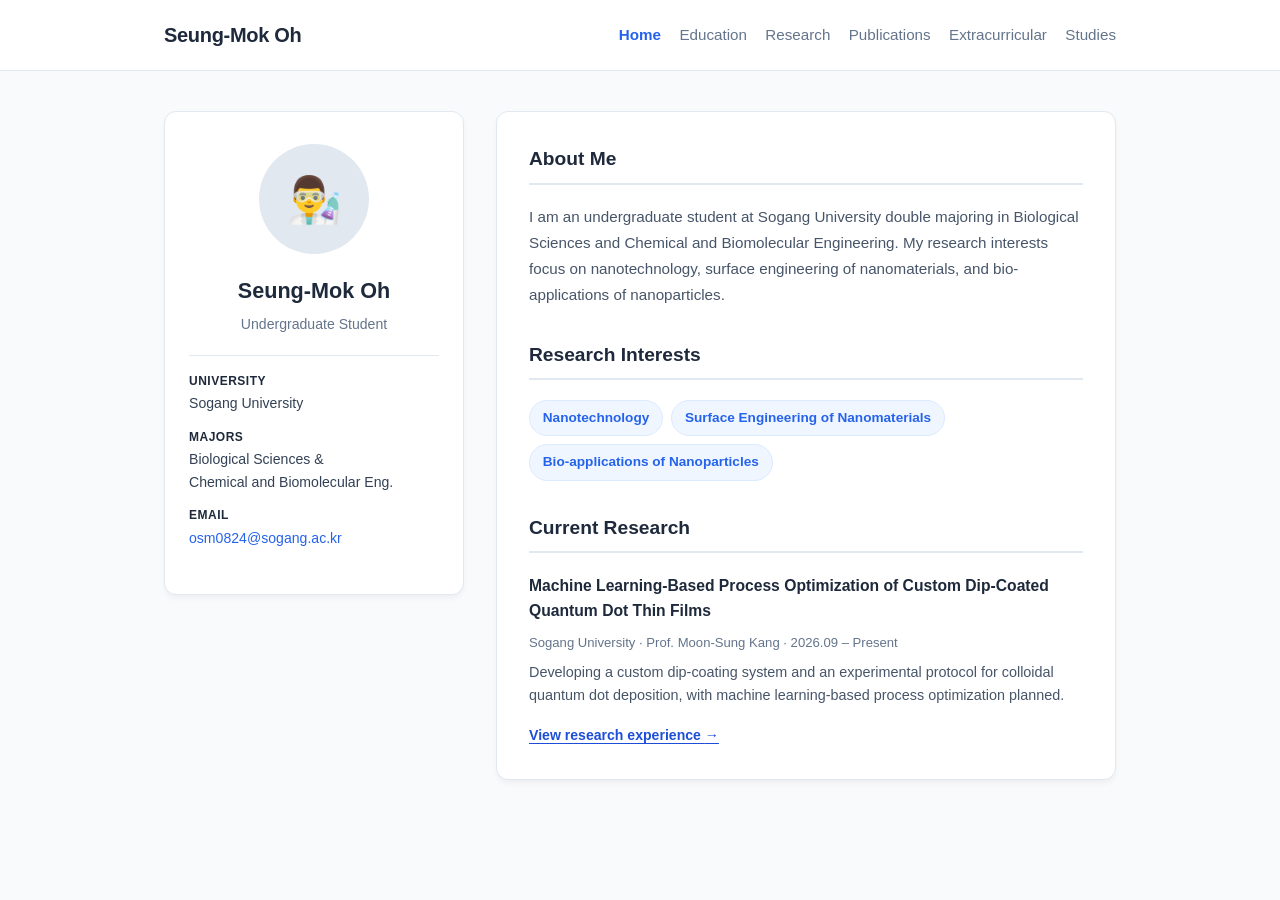
==== index.html @ 929224c0 "index.html" ====
<!DOCTYPE html>

<html lang="en">
<head>
<meta charset="utf-8"/>
<meta content="width=device-width, initial-scale=1.0" name="viewport"/>
<title>Seung-Mok Oh | Home</title>
<style>
        :root {
            --primary-color: #1e293b;
            --accent-color: #2563eb;
            --bg-color: #f8fafc;
            --card-bg: #ffffff;
            --text-main: #334155;
            --text-muted: #64748b;
            --border-color: #e2e8f0;
        }

        * {
            box-sizing: border-box;
            margin: 0;
            padding: 0;
        }

        body {
            font-family: -apple-system, BlinkMacSystemFont, "Segoe UI", Roboto, "Helvetica Neue", Arial, sans-serif;
            background-color: var(--bg-color);
            color: var(--text-main);
            line-height: 1.6;
        }

        /* Top Navigation Header */
        header {
            background-color: #ffffff;
            border-bottom: 1px solid var(--border-color);
            position: sticky;
            top: 0;
            z-index: 1000;
        }

        nav {
            max-width: 1000px;
            margin: 0 auto;
            display: flex;
            justify-content: space-between;
            align-items: center;
            padding: 1.2rem 2rem;
        }

        .logo {
            color: var(--primary-color);
            font-size: 1.25rem;
            font-weight: 700;
            text-decoration: none;
            letter-spacing: -0.3px;
        }

        .nav-links {
            display: flex;
            list-style: none;
            gap: 2rem;
        }

        .nav-links a {
            color: var(--text-muted);
            text-decoration: none;
            font-size: 0.95rem;
            font-weight: 500;
            transition: color 0.2s;
        }

        .nav-links a:hover,
        .nav-links a.active {
            color: var(--accent-color);
            font-weight: 600;
        }

        /* Container */
        .container {
            max-width: 1000px;
            margin: 2.5rem auto;
            padding: 0 1.5rem;
        }

        /* Home Layout Grid */
        .home-grid {
            display: grid;
            grid-template-columns: 300px 1fr;
            gap: 2rem;
            align-items: start;
        }

        /* Profile Sidebar */
        .profile-card {
            background: var(--card-bg);
            padding: 2rem 1.5rem;
            border-radius: 12px;
            box-shadow: 0 4px 6px -1px rgba(0, 0, 0, 0.05);
            border: 1px solid var(--border-color);
            text-align: center;
        }

        .avatar {
            width: 110px;
            height: 110px;
            border-radius: 50%;
            background-color: #e2e8f0;
            margin: 0 auto 1.2rem auto;
            display: flex;
            align-items: center;
            justify-content: center;
            font-size: 2.8rem;
        }

        .profile-card h1 {
            font-size: 1.35rem;
            color: var(--primary-color);
            margin-bottom: 0.3rem;
        }

        .profile-card .role {
            font-size: 0.88rem;
            color: var(--text-muted);
            margin-bottom: 1.2rem;
            font-weight: 500;
        }

        .info-list {
            text-align: left;
            font-size: 0.88rem;
            border-top: 1px solid var(--border-color);
            padding-top: 1rem;
        }

        .info-item {
            margin-bottom: 0.8rem;
        }

        .info-label {
            font-weight: 700;
            color: var(--primary-color);
            font-size: 0.75rem;
            text-transform: uppercase;
            letter-spacing: 0.5px;
            display: block;
            margin-bottom: 0.1rem;
        }

        .info-value a {
            color: var(--accent-color);
            text-decoration: none;
        }

        /* Main Content Card */
        .content-card {
            background: var(--card-bg);
            padding: 2rem;
            border-radius: 12px;
            box-shadow: 0 4px 6px -1px rgba(0, 0, 0, 0.05);
            border: 1px solid var(--border-color);
        }

        .section-title {
            font-size: 1.2rem;
            color: var(--primary-color);
            border-bottom: 2px solid var(--border-color);
            padding-bottom: 0.5rem;
            margin-bottom: 1.2rem;
        }

        .bio-text {
            font-size: 0.95rem;
            margin-bottom: 2rem;
            color: #475569;
            line-height: 1.7;
        }

        .interest-tags {
            display: flex;
            flex-wrap: wrap;
            gap: 0.5rem;
        }

        .tag {
            background-color: #eff6ff;
            color: var(--accent-color);
            padding: 0.4rem 0.8rem;
            border-radius: 20px;
            font-size: 0.85rem;
            font-weight: 600;
            border: 1px solid #dbeafe;
        }

        @media (max-width: 768px) {
            .home-grid {
                grid-template-columns: 1fr;
            }
            nav {
                flex-direction: column;
                gap: 1rem;
            }
        }
    

        .current-research { margin-top: 2rem; }
        .current-research-title { font-size: 0.98rem; font-weight: 650; color: var(--primary-color); line-height: 1.6; }
        .current-research-meta { font-size: 0.82rem; color: var(--text-muted); margin: 0.55rem 0; }
        .current-research-text { font-size: 0.9rem; color: #475569; margin-bottom: 0.9rem; }
        .research-link { color: #1d4ed8; font-size: 0.88rem; font-weight: 600; text-underline-offset: 3px; }



        /* Keep header/body alignment and scrollbar spacing consistent on every page. */
        html { overflow-y: scroll; }
        body { overflow-wrap: anywhere; }
        nav { padding: 1.2rem 1.5rem; gap: 1.25rem; }
        .logo { flex-shrink: 0; }
        .nav-links { flex-wrap: wrap; justify-content: flex-end; column-gap: 1.15rem; row-gap: 0.5rem; }
        .nav-links a { display: inline-block; white-space: nowrap; }
        .home-grid { grid-template-columns: 300px minmax(0, 1fr); }
        a:focus-visible, button:focus-visible, summary:focus-visible { outline: 3px solid var(--accent-color); outline-offset: 4px; border-radius: 3px; }
        .project-title { margin: 0; line-height: 1.5; }
        .project-role { font-size: 0.88rem; color: var(--text-muted); margin: 0.35rem 0 0.15rem; }
        .project-status { display: inline-block; color: #1d4ed8; background: #eff6ff; border: 1px solid #dbeafe; font-size: 0.76rem; font-weight: 600; padding: 0.12rem 0.5rem; border-radius: 4px; margin-bottom: 0.75rem; }
        @media (max-width: 940px) {
            nav { flex-direction: column; gap: 0.85rem; }
            .nav-links { justify-content: center; }
        }
        @media (max-width: 768px) {
            .home-grid { grid-template-columns: minmax(0, 1fr); }
        }
        @media (max-width: 600px) {
            nav { padding: 1rem 1.25rem; }
            .nav-links { display: grid; grid-template-columns: repeat(3, minmax(0, 1fr)); width: 100%; gap: 0.6rem 0.35rem; text-align: center; }
            .nav-links a { font-size: 0.82rem; }
            .container { margin-top: 1.5rem; padding: 0 1.25rem; }
            .card, .content-card { padding: 1.35rem; }
            .project-header { flex-direction: column; gap: 0.3rem; }
            .project-date { white-space: normal; }
        }
        @media (prefers-reduced-motion: reduce) {
            *, *::before, *::after { transition: none !important; scroll-behavior: auto !important; }
        }

</style>
</head>
<body>
<!-- Header Navigation -->
<header>
<nav aria-label="Main navigation">
<a class="logo" href="index.html">Seung-Mok Oh</a>
<ul class="nav-links"><li><a aria-current="page" class="active" href="index.html">Home</a></li><li><a href="education.html">Education</a></li><li><a href="research.html">Research</a></li><li><a href="publications.html">Publications</a></li><li><a href="extracurricular.html">Extracurricular</a></li><li><a href="studies.html">Studies</a></li></ul>
</nav>
</header>
<!-- Main Container -->
<main class="container">
<div class="home-grid">
<!-- Profile Sidebar -->
<aside class="profile-card">
<div class="avatar">👨‍🔬</div>
<h1>Seung-Mok Oh</h1>
<p class="role">Undergraduate Student</p>
<div class="info-list">
<div class="info-item">
<span class="info-label">University</span>
<span>Sogang University</span>
</div>
<div class="info-item">
<span class="info-label">Majors</span>
<span>Biological Sciences &amp;<br/>Chemical and Biomolecular Eng.</span>
</div>
<div class="info-item">
<span class="info-label">Email</span>
<span class="info-value"><a href="mailto:osm0824@sogang.ac.kr">osm0824@sogang.ac.kr</a></span>
</div>
</div>
</aside>
<!-- Home Content -->
<section class="content-card">
<h2 class="section-title">About Me</h2>
<p class="bio-text">I am an undergraduate student at Sogang University double majoring in Biological Sciences and Chemical and Biomolecular Engineering. My research interests focus on nanotechnology, surface engineering of nanomaterials, and bio-applications of nanoparticles.</p>
<h2 class="section-title">Research Interests</h2>
<div class="interest-tags"><span class="tag">Nanotechnology</span><span class="tag">Surface Engineering of Nanomaterials</span><span class="tag">Bio-applications of Nanoparticles</span></div>

<div class="current-research">
<h2 class="section-title">Current Research</h2>
<p class="current-research-title">Machine Learning-Based Process Optimization of Custom Dip-Coated Quantum Dot Thin Films</p>
<p class="current-research-meta">Sogang University · Prof. Moon-Sung Kang · 2026.09 – Present</p>
<p class="current-research-text">Developing a custom dip-coating system and an experimental protocol for colloidal quantum dot deposition, with machine learning-based process optimization planned.</p>
<a class="research-link" href="research.html">View research experience <span aria-hidden="true">→</span></a>
</div>
</section>
</div>
</main>
</body>
</html>
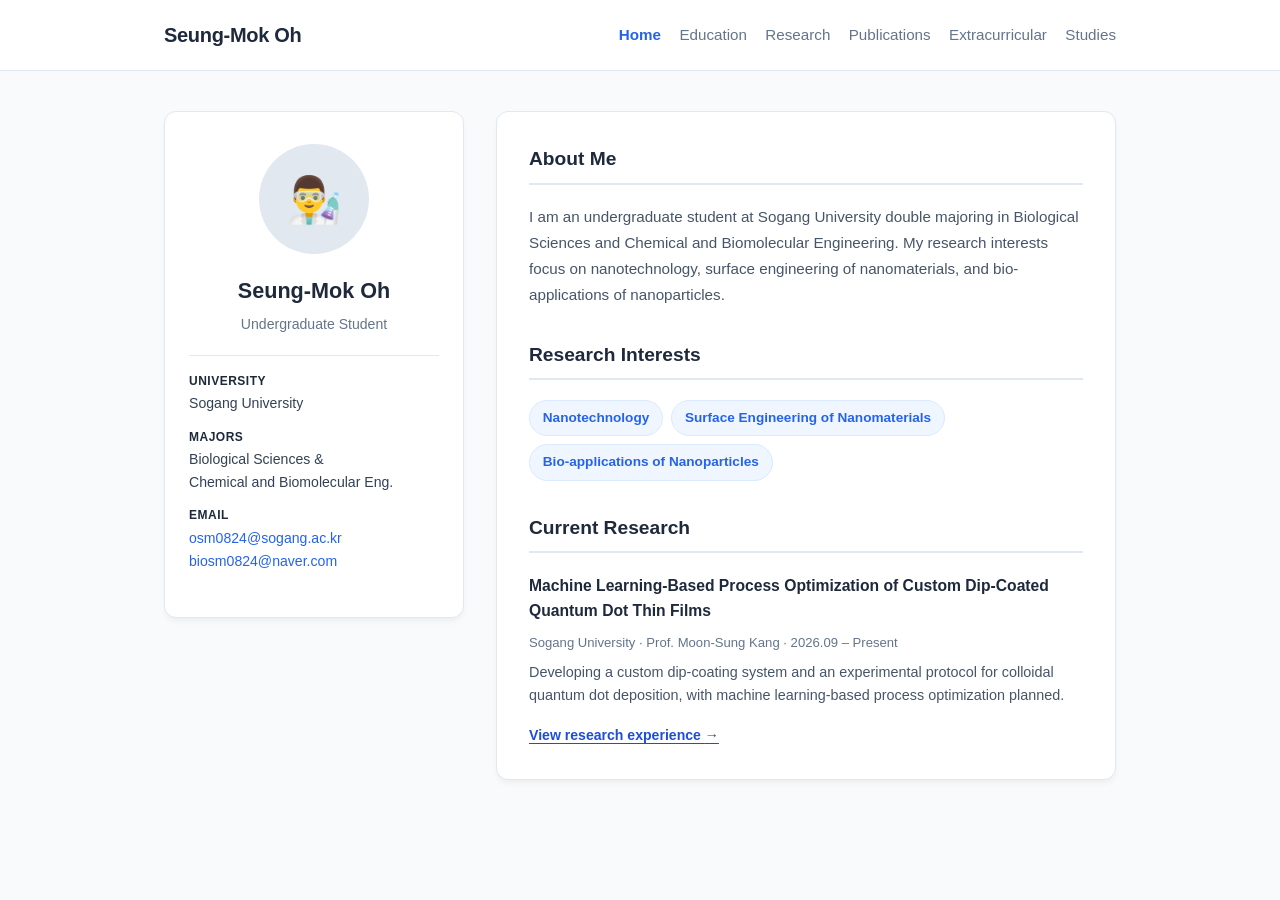
==== commit 5ea1883e: "index.html" ====
--- a/index.html
+++ b/index.html
@@ -271,7 +271,8 @@
 </div>
 <div class="info-item">
 <span class="info-label">Email</span>
-<span class="info-value"><a href="mailto:osm0824@sogang.ac.kr">osm0824@sogang.ac.kr</a></span>
+<span class="info-value"><a href="mailto:osm0824@sogang.ac.kr">osm0824@sogang.ac.kr</a><br/>
+<a href="mailto:biosm0824@naver.com">biosm0824@naver.com</a></span>
 </div>
 </div>
 </aside>
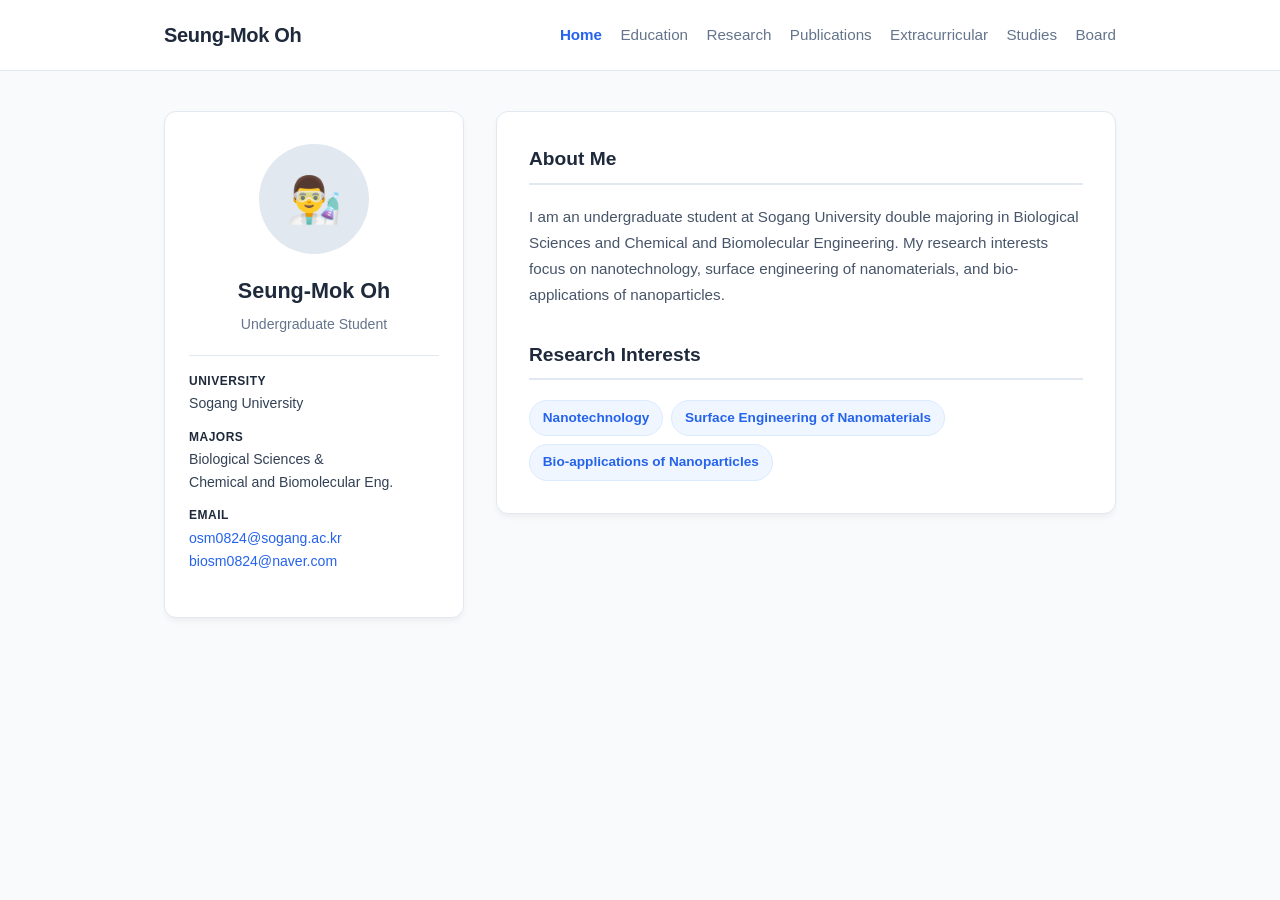
==== commit 15eff8f4: "index.html" ====
--- a/index.html
+++ b/index.html
@@ -200,13 +200,11 @@
                 gap: 1rem;
             }
         }
-    
-
-        .current-research { margin-top: 2rem; }
-        .current-research-title { font-size: 0.98rem; font-weight: 650; color: var(--primary-color); line-height: 1.6; }
-        .current-research-meta { font-size: 0.82rem; color: var(--text-muted); margin: 0.55rem 0; }
-        .current-research-text { font-size: 0.9rem; color: #475569; margin-bottom: 0.9rem; }
-        .research-link { color: #1d4ed8; font-size: 0.88rem; font-weight: 600; text-underline-offset: 3px; }
+
+
+
+
+
 
 
 
@@ -242,6 +240,7 @@
             *, *::before, *::after { transition: none !important; scroll-behavior: auto !important; }
         }
 
+        @media (max-width: 600px) { .nav-links li:last-child { grid-column: 2; } }
 </style>
 </head>
 <body>
@@ -249,7 +248,7 @@
 <header>
 <nav aria-label="Main navigation">
 <a class="logo" href="index.html">Seung-Mok Oh</a>
-<ul class="nav-links"><li><a aria-current="page" class="active" href="index.html">Home</a></li><li><a href="education.html">Education</a></li><li><a href="research.html">Research</a></li><li><a href="publications.html">Publications</a></li><li><a href="extracurricular.html">Extracurricular</a></li><li><a href="studies.html">Studies</a></li></ul>
+<ul class="nav-links"><li><a aria-current="page" class="active" href="index.html">Home</a></li><li><a href="education.html">Education</a></li><li><a href="research.html">Research</a></li><li><a href="publications.html">Publications</a></li><li><a href="extracurricular.html">Extracurricular</a></li><li><a href="studies.html">Studies</a></li><li><a href="board.html">Board</a></li></ul>
 </nav>
 </header>
 <!-- Main Container -->
@@ -283,13 +282,6 @@
 <h2 class="section-title">Research Interests</h2>
 <div class="interest-tags"><span class="tag">Nanotechnology</span><span class="tag">Surface Engineering of Nanomaterials</span><span class="tag">Bio-applications of Nanoparticles</span></div>
 
-<div class="current-research">
-<h2 class="section-title">Current Research</h2>
-<p class="current-research-title">Machine Learning-Based Process Optimization of Custom Dip-Coated Quantum Dot Thin Films</p>
-<p class="current-research-meta">Sogang University · Prof. Moon-Sung Kang · 2026.09 – Present</p>
-<p class="current-research-text">Developing a custom dip-coating system and an experimental protocol for colloidal quantum dot deposition, with machine learning-based process optimization planned.</p>
-<a class="research-link" href="research.html">View research experience <span aria-hidden="true">→</span></a>
-</div>
 </section>
 </div>
 </main>
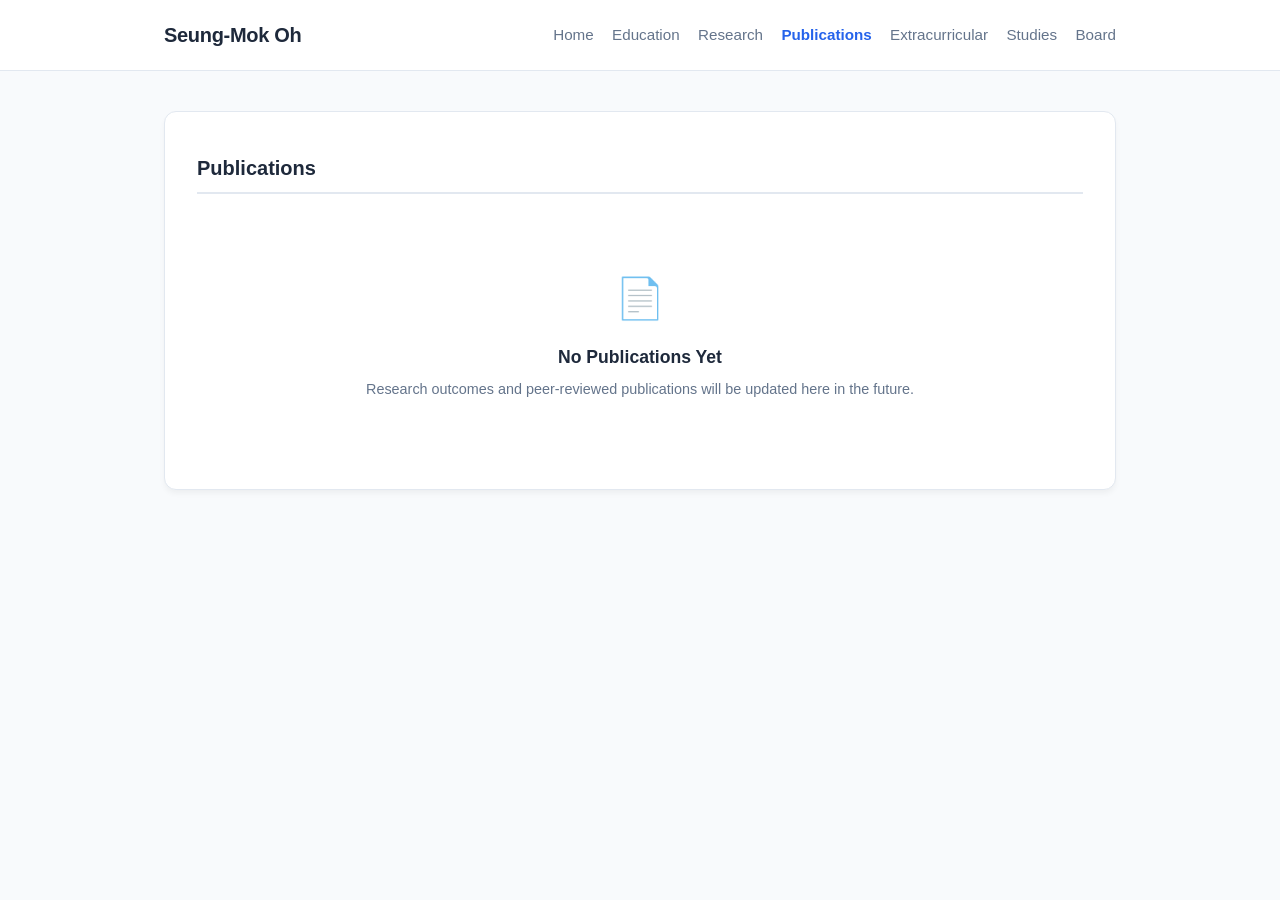
==== commit 25b221ab: "index.html" ====
--- a/index.html
+++ b/index.html
@@ -4,7 +4,7 @@
 <head>
 <meta charset="utf-8"/>
 <meta content="width=device-width, initial-scale=1.0" name="viewport"/>
-<title>Seung-Mok Oh | Home</title>
+<title>Publications | Seung-Mok Oh</title>
 <style>
         :root {
             --primary-color: #1e293b;
@@ -16,197 +16,41 @@
             --border-color: #e2e8f0;
         }
 
-        * {
-            box-sizing: border-box;
-            margin: 0;
-            padding: 0;
+        * { box-sizing: border-box; margin: 0; padding: 0; }
+        body { font-family: -apple-system, BlinkMacSystemFont, "Segoe UI", Roboto, sans-serif; background-color: var(--bg-color); color: var(--text-main); line-height: 1.6; }
+
+        header { background-color: #ffffff; border-bottom: 1px solid var(--border-color); position: sticky; top: 0; z-index: 1000; }
+        nav { max-width: 1000px; margin: 0 auto; display: flex; justify-content: space-between; align-items: center; padding: 1.2rem 2rem; }
+        .logo { color: var(--primary-color); font-size: 1.25rem; font-weight: 700; text-decoration: none; letter-spacing: -0.3px; }
+        .nav-links { display: flex; list-style: none; gap: 2rem; }
+        .nav-links a { color: var(--text-muted); text-decoration: none; font-size: 0.95rem; font-weight: 500; transition: color 0.2s; }
+        .nav-links a:hover, .nav-links a.active { color: var(--accent-color); font-weight: 600; }
+
+        .container { max-width: 1000px; margin: 2.5rem auto; padding: 0 1.5rem; }
+        .card { background: var(--card-bg); padding: 2.5rem 2rem; border-radius: 12px; box-shadow: 0 4px 6px -1px rgba(0, 0, 0, 0.05); border: 1px solid var(--border-color); margin-bottom: 2rem; }
+        .section-title { font-size: 1.25rem; color: var(--primary-color); border-bottom: 2px solid var(--border-color); padding-bottom: 0.5rem; margin-bottom: 1.5rem; }
+
+        .empty-state {
+            text-align: center;
+            padding: 3rem 1rem;
+            color: var(--text-muted);
+        }
+        .empty-icon {
+            font-size: 2.5rem;
+            margin-bottom: 0.8rem;
+        }
+        .empty-title {
+            font-size: 1.1rem;
+            font-weight: 600;
+            color: var(--primary-color);
+            margin-bottom: 0.4rem;
+        }
+        .empty-sub {
+            font-size: 0.9rem;
         }
 
-        body {
-            font-family: -apple-system, BlinkMacSystemFont, "Segoe UI", Roboto, "Helvetica Neue", Arial, sans-serif;
-            background-color: var(--bg-color);
-            color: var(--text-main);
-            line-height: 1.6;
-        }
-
-        /* Top Navigation Header */
-        header {
-            background-color: #ffffff;
-            border-bottom: 1px solid var(--border-color);
-            position: sticky;
-            top: 0;
-            z-index: 1000;
-        }
-
-        nav {
-            max-width: 1000px;
-            margin: 0 auto;
-            display: flex;
-            justify-content: space-between;
-            align-items: center;
-            padding: 1.2rem 2rem;
-        }
-
-        .logo {
-            color: var(--primary-color);
-            font-size: 1.25rem;
-            font-weight: 700;
-            text-decoration: none;
-            letter-spacing: -0.3px;
-        }
-
-        .nav-links {
-            display: flex;
-            list-style: none;
-            gap: 2rem;
-        }
-
-        .nav-links a {
-            color: var(--text-muted);
-            text-decoration: none;
-            font-size: 0.95rem;
-            font-weight: 500;
-            transition: color 0.2s;
-        }
-
-        .nav-links a:hover,
-        .nav-links a.active {
-            color: var(--accent-color);
-            font-weight: 600;
-        }
-
-        /* Container */
-        .container {
-            max-width: 1000px;
-            margin: 2.5rem auto;
-            padding: 0 1.5rem;
-        }
-
-        /* Home Layout Grid */
-        .home-grid {
-            display: grid;
-            grid-template-columns: 300px 1fr;
-            gap: 2rem;
-            align-items: start;
-        }
-
-        /* Profile Sidebar */
-        .profile-card {
-            background: var(--card-bg);
-            padding: 2rem 1.5rem;
-            border-radius: 12px;
-            box-shadow: 0 4px 6px -1px rgba(0, 0, 0, 0.05);
-            border: 1px solid var(--border-color);
-            text-align: center;
-        }
-
-        .avatar {
-            width: 110px;
-            height: 110px;
-            border-radius: 50%;
-            background-color: #e2e8f0;
-            margin: 0 auto 1.2rem auto;
-            display: flex;
-            align-items: center;
-            justify-content: center;
-            font-size: 2.8rem;
-        }
-
-        .profile-card h1 {
-            font-size: 1.35rem;
-            color: var(--primary-color);
-            margin-bottom: 0.3rem;
-        }
-
-        .profile-card .role {
-            font-size: 0.88rem;
-            color: var(--text-muted);
-            margin-bottom: 1.2rem;
-            font-weight: 500;
-        }
-
-        .info-list {
-            text-align: left;
-            font-size: 0.88rem;
-            border-top: 1px solid var(--border-color);
-            padding-top: 1rem;
-        }
-
-        .info-item {
-            margin-bottom: 0.8rem;
-        }
-
-        .info-label {
-            font-weight: 700;
-            color: var(--primary-color);
-            font-size: 0.75rem;
-            text-transform: uppercase;
-            letter-spacing: 0.5px;
-            display: block;
-            margin-bottom: 0.1rem;
-        }
-
-        .info-value a {
-            color: var(--accent-color);
-            text-decoration: none;
-        }
-
-        /* Main Content Card */
-        .content-card {
-            background: var(--card-bg);
-            padding: 2rem;
-            border-radius: 12px;
-            box-shadow: 0 4px 6px -1px rgba(0, 0, 0, 0.05);
-            border: 1px solid var(--border-color);
-        }
-
-        .section-title {
-            font-size: 1.2rem;
-            color: var(--primary-color);
-            border-bottom: 2px solid var(--border-color);
-            padding-bottom: 0.5rem;
-            margin-bottom: 1.2rem;
-        }
-
-        .bio-text {
-            font-size: 0.95rem;
-            margin-bottom: 2rem;
-            color: #475569;
-            line-height: 1.7;
-        }
-
-        .interest-tags {
-            display: flex;
-            flex-wrap: wrap;
-            gap: 0.5rem;
-        }
-
-        .tag {
-            background-color: #eff6ff;
-            color: var(--accent-color);
-            padding: 0.4rem 0.8rem;
-            border-radius: 20px;
-            font-size: 0.85rem;
-            font-weight: 600;
-            border: 1px solid #dbeafe;
-        }
-
-        @media (max-width: 768px) {
-            .home-grid {
-                grid-template-columns: 1fr;
-            }
-            nav {
-                flex-direction: column;
-                gap: 1rem;
-            }
-        }
-
-
-
-
-
-
-
+        @media (max-width: 768px) { nav { flex-direction: column; gap: 1rem; } }
+    
 
         /* Keep header/body alignment and scrollbar spacing consistent on every page. */
         html { overflow-y: scroll; }
@@ -244,46 +88,21 @@
 </style>
 </head>
 <body>
-<!-- Header Navigation -->
 <header>
 <nav aria-label="Main navigation">
 <a class="logo" href="index.html">Seung-Mok Oh</a>
-<ul class="nav-links"><li><a aria-current="page" class="active" href="index.html">Home</a></li><li><a href="education.html">Education</a></li><li><a href="research.html">Research</a></li><li><a href="publications.html">Publications</a></li><li><a href="extracurricular.html">Extracurricular</a></li><li><a href="studies.html">Studies</a></li><li><a href="board.html">Board</a></li></ul>
+<ul class="nav-links"><li><a href="index.html">Home</a></li><li><a href="education.html">Education</a></li><li><a href="research.html">Research</a></li><li><a aria-current="page" class="active" href="publications.html">Publications</a></li><li><a href="extracurricular.html">Extracurricular</a></li><li><a href="studies.html">Studies</a></li><li><a href="board.html">Board</a></li></ul>
 </nav>
 </header>
-<!-- Main Container -->
 <main class="container">
-<div class="home-grid">
-<!-- Profile Sidebar -->
-<aside class="profile-card">
-<div class="avatar">👨‍🔬</div>
-<h1>Seung-Mok Oh</h1>
-<p class="role">Undergraduate Student</p>
-<div class="info-list">
-<div class="info-item">
-<span class="info-label">University</span>
-<span>Sogang University</span>
+<section class="card">
+<h1 class="section-title">Publications</h1>
+<div class="empty-state">
+<div class="empty-icon">📄</div>
+<div class="empty-title">No Publications Yet</div>
+<div class="empty-sub">Research outcomes and peer-reviewed publications will be updated here in the future.</div>
 </div>
-<div class="info-item">
-<span class="info-label">Majors</span>
-<span>Biological Sciences &amp;<br/>Chemical and Biomolecular Eng.</span>
-</div>
-<div class="info-item">
-<span class="info-label">Email</span>
-<span class="info-value"><a href="mailto:osm0824@sogang.ac.kr">osm0824@sogang.ac.kr</a><br/>
-<a href="mailto:biosm0824@naver.com">biosm0824@naver.com</a></span>
-</div>
-</div>
-</aside>
-<!-- Home Content -->
-<section class="content-card">
-<h2 class="section-title">About Me</h2>
-<p class="bio-text">I am an undergraduate student at Sogang University double majoring in Biological Sciences and Chemical and Biomolecular Engineering. My research interests focus on nanotechnology, surface engineering of nanomaterials, and bio-applications of nanoparticles.</p>
-<h2 class="section-title">Research Interests</h2>
-<div class="interest-tags"><span class="tag">Nanotechnology</span><span class="tag">Surface Engineering of Nanomaterials</span><span class="tag">Bio-applications of Nanoparticles</span></div>
-
 </section>
-</div>
 </main>
 </body>
 </html>
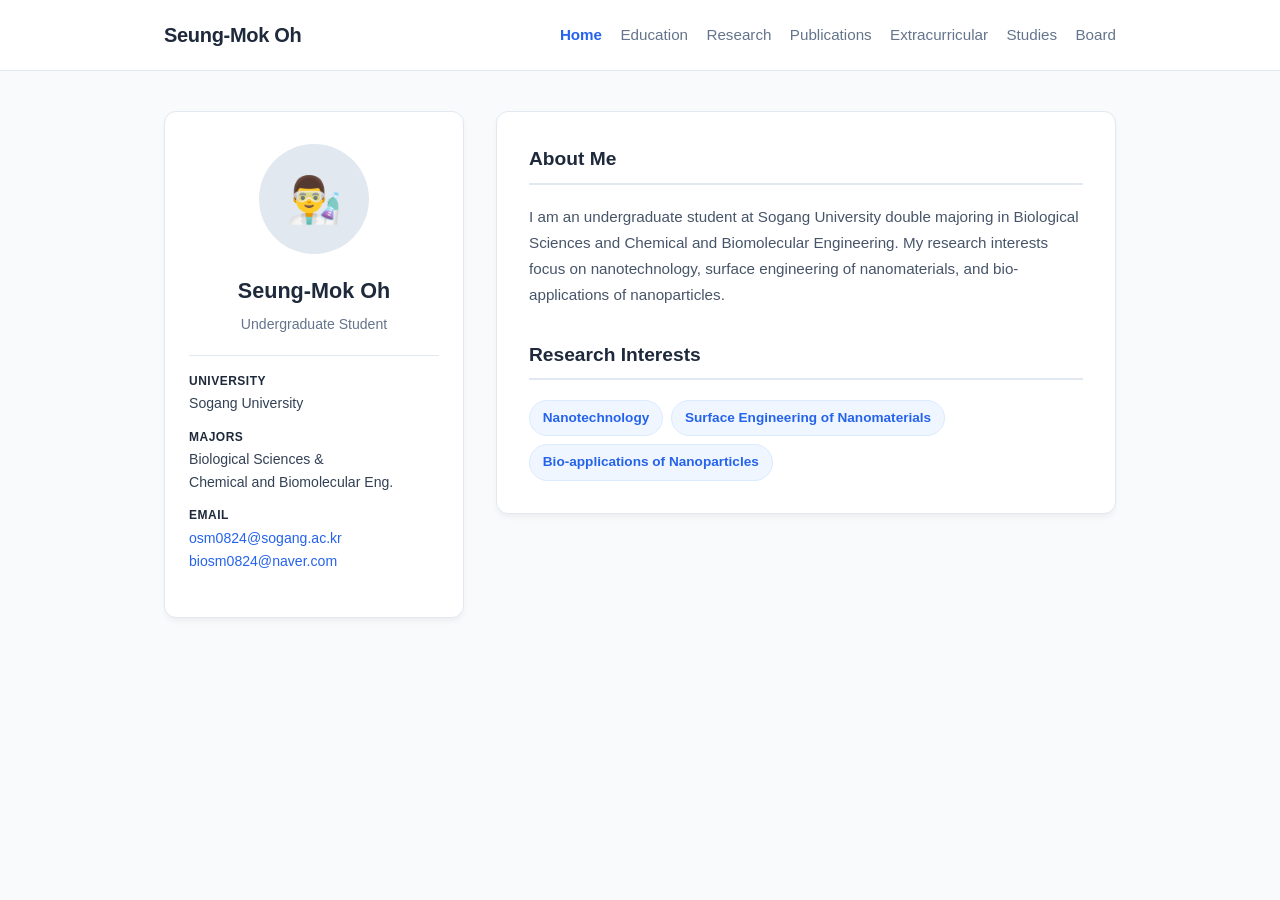
==== commit 130e7491: "index.html" ====
--- a/index.html
+++ b/index.html
@@ -4,7 +4,7 @@
 <head>
 <meta charset="utf-8"/>
 <meta content="width=device-width, initial-scale=1.0" name="viewport"/>
-<title>Publications | Seung-Mok Oh</title>
+<title>Seung-Mok Oh | Home</title>
 <style>
         :root {
             --primary-color: #1e293b;
@@ -16,41 +16,197 @@
             --border-color: #e2e8f0;
         }
 
-        * { box-sizing: border-box; margin: 0; padding: 0; }
-        body { font-family: -apple-system, BlinkMacSystemFont, "Segoe UI", Roboto, sans-serif; background-color: var(--bg-color); color: var(--text-main); line-height: 1.6; }
-
-        header { background-color: #ffffff; border-bottom: 1px solid var(--border-color); position: sticky; top: 0; z-index: 1000; }
-        nav { max-width: 1000px; margin: 0 auto; display: flex; justify-content: space-between; align-items: center; padding: 1.2rem 2rem; }
-        .logo { color: var(--primary-color); font-size: 1.25rem; font-weight: 700; text-decoration: none; letter-spacing: -0.3px; }
-        .nav-links { display: flex; list-style: none; gap: 2rem; }
-        .nav-links a { color: var(--text-muted); text-decoration: none; font-size: 0.95rem; font-weight: 500; transition: color 0.2s; }
-        .nav-links a:hover, .nav-links a.active { color: var(--accent-color); font-weight: 600; }
-
-        .container { max-width: 1000px; margin: 2.5rem auto; padding: 0 1.5rem; }
-        .card { background: var(--card-bg); padding: 2.5rem 2rem; border-radius: 12px; box-shadow: 0 4px 6px -1px rgba(0, 0, 0, 0.05); border: 1px solid var(--border-color); margin-bottom: 2rem; }
-        .section-title { font-size: 1.25rem; color: var(--primary-color); border-bottom: 2px solid var(--border-color); padding-bottom: 0.5rem; margin-bottom: 1.5rem; }
-
-        .empty-state {
+        * {
+            box-sizing: border-box;
+            margin: 0;
+            padding: 0;
+        }
+
+        body {
+            font-family: -apple-system, BlinkMacSystemFont, "Segoe UI", Roboto, "Helvetica Neue", Arial, sans-serif;
+            background-color: var(--bg-color);
+            color: var(--text-main);
+            line-height: 1.6;
+        }
+
+        /* Top Navigation Header */
+        header {
+            background-color: #ffffff;
+            border-bottom: 1px solid var(--border-color);
+            position: sticky;
+            top: 0;
+            z-index: 1000;
+        }
+
+        nav {
+            max-width: 1000px;
+            margin: 0 auto;
+            display: flex;
+            justify-content: space-between;
+            align-items: center;
+            padding: 1.2rem 2rem;
+        }
+
+        .logo {
+            color: var(--primary-color);
+            font-size: 1.25rem;
+            font-weight: 700;
+            text-decoration: none;
+            letter-spacing: -0.3px;
+        }
+
+        .nav-links {
+            display: flex;
+            list-style: none;
+            gap: 2rem;
+        }
+
+        .nav-links a {
+            color: var(--text-muted);
+            text-decoration: none;
+            font-size: 0.95rem;
+            font-weight: 500;
+            transition: color 0.2s;
+        }
+
+        .nav-links a:hover,
+        .nav-links a.active {
+            color: var(--accent-color);
+            font-weight: 600;
+        }
+
+        /* Container */
+        .container {
+            max-width: 1000px;
+            margin: 2.5rem auto;
+            padding: 0 1.5rem;
+        }
+
+        /* Home Layout Grid */
+        .home-grid {
+            display: grid;
+            grid-template-columns: 300px 1fr;
+            gap: 2rem;
+            align-items: start;
+        }
+
+        /* Profile Sidebar */
+        .profile-card {
+            background: var(--card-bg);
+            padding: 2rem 1.5rem;
+            border-radius: 12px;
+            box-shadow: 0 4px 6px -1px rgba(0, 0, 0, 0.05);
+            border: 1px solid var(--border-color);
             text-align: center;
-            padding: 3rem 1rem;
+        }
+
+        .avatar {
+            width: 110px;
+            height: 110px;
+            border-radius: 50%;
+            background-color: #e2e8f0;
+            margin: 0 auto 1.2rem auto;
+            display: flex;
+            align-items: center;
+            justify-content: center;
+            font-size: 2.8rem;
+        }
+
+        .profile-card h1 {
+            font-size: 1.35rem;
+            color: var(--primary-color);
+            margin-bottom: 0.3rem;
+        }
+
+        .profile-card .role {
+            font-size: 0.88rem;
             color: var(--text-muted);
-        }
-        .empty-icon {
-            font-size: 2.5rem;
+            margin-bottom: 1.2rem;
+            font-weight: 500;
+        }
+
+        .info-list {
+            text-align: left;
+            font-size: 0.88rem;
+            border-top: 1px solid var(--border-color);
+            padding-top: 1rem;
+        }
+
+        .info-item {
             margin-bottom: 0.8rem;
         }
-        .empty-title {
-            font-size: 1.1rem;
+
+        .info-label {
+            font-weight: 700;
+            color: var(--primary-color);
+            font-size: 0.75rem;
+            text-transform: uppercase;
+            letter-spacing: 0.5px;
+            display: block;
+            margin-bottom: 0.1rem;
+        }
+
+        .info-value a {
+            color: var(--accent-color);
+            text-decoration: none;
+        }
+
+        /* Main Content Card */
+        .content-card {
+            background: var(--card-bg);
+            padding: 2rem;
+            border-radius: 12px;
+            box-shadow: 0 4px 6px -1px rgba(0, 0, 0, 0.05);
+            border: 1px solid var(--border-color);
+        }
+
+        .section-title {
+            font-size: 1.2rem;
+            color: var(--primary-color);
+            border-bottom: 2px solid var(--border-color);
+            padding-bottom: 0.5rem;
+            margin-bottom: 1.2rem;
+        }
+
+        .bio-text {
+            font-size: 0.95rem;
+            margin-bottom: 2rem;
+            color: #475569;
+            line-height: 1.7;
+        }
+
+        .interest-tags {
+            display: flex;
+            flex-wrap: wrap;
+            gap: 0.5rem;
+        }
+
+        .tag {
+            background-color: #eff6ff;
+            color: var(--accent-color);
+            padding: 0.4rem 0.8rem;
+            border-radius: 20px;
+            font-size: 0.85rem;
             font-weight: 600;
-            color: var(--primary-color);
-            margin-bottom: 0.4rem;
-        }
-        .empty-sub {
-            font-size: 0.9rem;
-        }
-
-        @media (max-width: 768px) { nav { flex-direction: column; gap: 1rem; } }
-    
+            border: 1px solid #dbeafe;
+        }
+
+        @media (max-width: 768px) {
+            .home-grid {
+                grid-template-columns: 1fr;
+            }
+            nav {
+                flex-direction: column;
+                gap: 1rem;
+            }
+        }
+
+
+
+
+
+
+
 
         /* Keep header/body alignment and scrollbar spacing consistent on every page. */
         html { overflow-y: scroll; }
@@ -88,21 +244,46 @@
 </style>
 </head>
 <body>
+<!-- Header Navigation -->
 <header>
 <nav aria-label="Main navigation">
 <a class="logo" href="index.html">Seung-Mok Oh</a>
-<ul class="nav-links"><li><a href="index.html">Home</a></li><li><a href="education.html">Education</a></li><li><a href="research.html">Research</a></li><li><a aria-current="page" class="active" href="publications.html">Publications</a></li><li><a href="extracurricular.html">Extracurricular</a></li><li><a href="studies.html">Studies</a></li><li><a href="board.html">Board</a></li></ul>
+<ul class="nav-links"><li><a aria-current="page" class="active" href="index.html">Home</a></li><li><a href="education.html">Education</a></li><li><a href="research.html">Research</a></li><li><a href="publications.html">Publications</a></li><li><a href="extracurricular.html">Extracurricular</a></li><li><a href="studies.html">Studies</a></li><li><a href="board.html">Board</a></li></ul>
 </nav>
 </header>
+<!-- Main Container -->
 <main class="container">
-<section class="card">
-<h1 class="section-title">Publications</h1>
-<div class="empty-state">
-<div class="empty-icon">📄</div>
-<div class="empty-title">No Publications Yet</div>
-<div class="empty-sub">Research outcomes and peer-reviewed publications will be updated here in the future.</div>
-</div>
+<div class="home-grid">
+<!-- Profile Sidebar -->
+<aside class="profile-card">
+<div class="avatar">👨‍🔬</div>
+<h1>Seung-Mok Oh</h1>
+<p class="role">Undergraduate Student</p>
+<div class="info-list">
+<div class="info-item">
+<span class="info-label">University</span>
+<span>Sogang University</span>
+</div>
+<div class="info-item">
+<span class="info-label">Majors</span>
+<span>Biological Sciences &amp;<br/>Chemical and Biomolecular Eng.</span>
+</div>
+<div class="info-item">
+<span class="info-label">Email</span>
+<span class="info-value"><a href="mailto:osm0824@sogang.ac.kr">osm0824@sogang.ac.kr</a><br/>
+<a href="mailto:biosm0824@naver.com">biosm0824@naver.com</a></span>
+</div>
+</div>
+</aside>
+<!-- Home Content -->
+<section class="content-card">
+<h2 class="section-title">About Me</h2>
+<p class="bio-text">I am an undergraduate student at Sogang University double majoring in Biological Sciences and Chemical and Biomolecular Engineering. My research interests focus on nanotechnology, surface engineering of nanomaterials, and bio-applications of nanoparticles.</p>
+<h2 class="section-title">Research Interests</h2>
+<div class="interest-tags"><span class="tag">Nanotechnology</span><span class="tag">Surface Engineering of Nanomaterials</span><span class="tag">Bio-applications of Nanoparticles</span></div>
+
 </section>
+</div>
 </main>
 </body>
 </html>
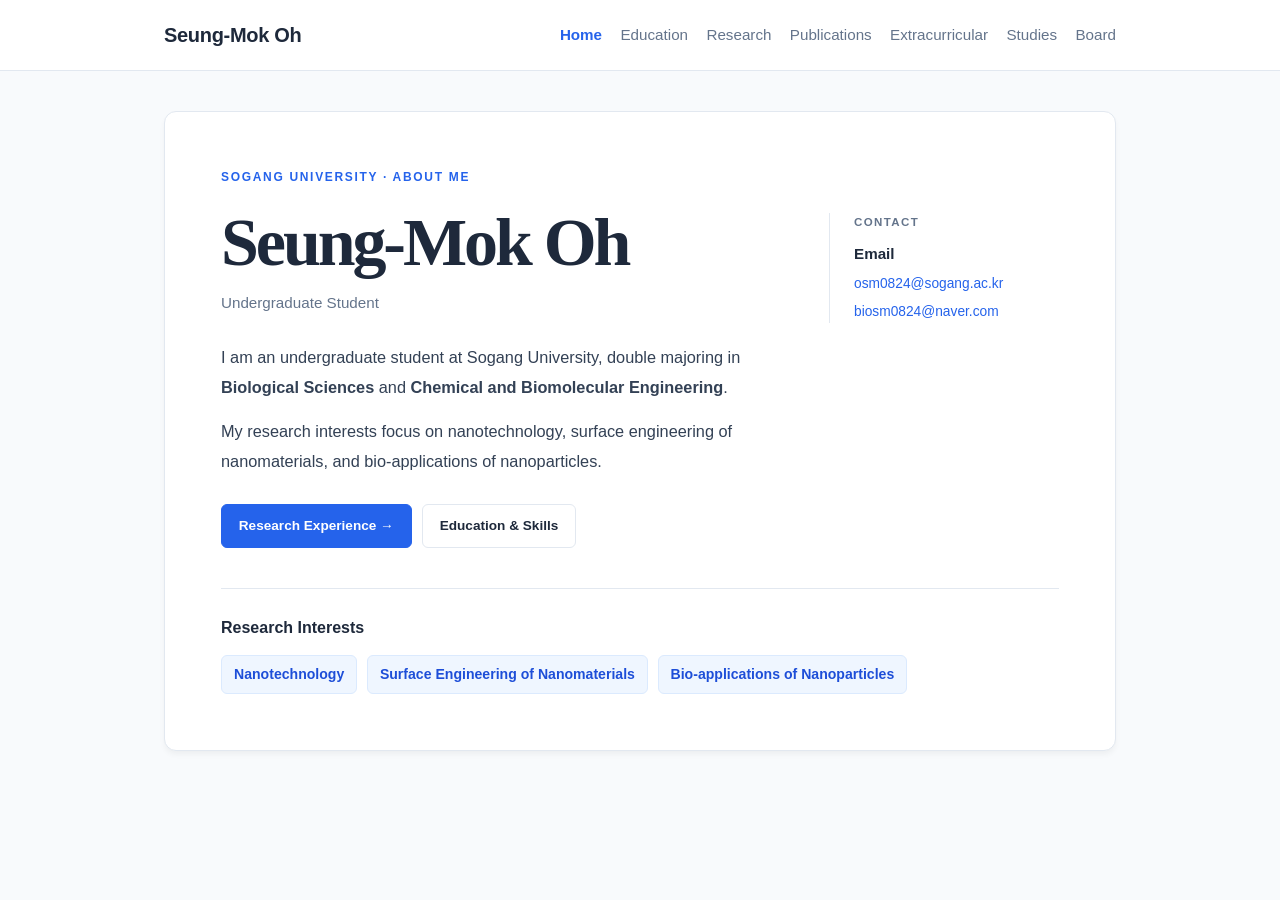
==== commit b62ff405: "index.html" ====
--- a/index.html
+++ b/index.html
@@ -82,131 +82,40 @@
             padding: 0 1.5rem;
         }
 
-        /* Home Layout Grid */
-        .home-grid {
-            display: grid;
-            grid-template-columns: 300px 1fr;
-            gap: 2rem;
-            align-items: start;
+        /* Editorial home layout: typography-led, using the shared site palette. */
+        .home-card {
+            background: var(--card-bg);
+            border: 1px solid var(--border-color);
+            border-radius: 12px;
+            box-shadow: 0 4px 6px -1px rgba(0, 0, 0, .05);
+            padding: clamp(1.5rem, 5vw, 3.5rem);
         }
-
-        /* Profile Sidebar */
-        .profile-card {
-            background: var(--card-bg);
-            padding: 2rem 1.5rem;
-            border-radius: 12px;
-            box-shadow: 0 4px 6px -1px rgba(0, 0, 0, 0.05);
-            border: 1px solid var(--border-color);
-            text-align: center;
+        .home-intro { display: grid; grid-template-columns: minmax(0, 1fr) minmax(0, 230px); gap: 3rem; align-items: start; }
+        .eyebrow { font-size: .75rem; font-weight: 650; color: var(--accent-color); letter-spacing: .14em; text-transform: uppercase; margin-bottom: 1.15rem; }
+        .home-name { font-family: Georgia, 'Times New Roman', serif; font-weight: 600; color: var(--primary-color); font-size: clamp(2.6rem, 5.6vw, 4.25rem); line-height: 1.08; letter-spacing: -.045em; margin-bottom: .75rem; }
+        .home-role { font-size: .95rem; color: var(--text-muted); font-weight: 500; margin-bottom: 1.65rem; }
+        .home-bio { color: var(--text-main); font-size: 1.02rem; line-height: 1.85; max-width: 60ch; }
+        .home-bio + .home-bio { margin-top: .85rem; }
+        .home-contact { border-left: 1px solid var(--border-color); padding-left: 1.5rem; margin-top: 2.8rem; }
+        .contact-label { font-size: .72rem; font-weight: 700; color: var(--text-muted); letter-spacing: .12em; text-transform: uppercase; margin-bottom: .65rem; }
+        .contact-title { font-weight: 650; font-size: .95rem; color: var(--primary-color); margin-bottom: .45rem; }
+        .contact-links { display: grid; gap: .35rem; font-size: .86rem; }
+        .contact-links a { color: var(--accent-color); text-decoration: none; overflow-wrap: anywhere; }
+        .contact-links a:hover { text-decoration: underline; text-underline-offset: 3px; }
+        .home-interests { margin-top: 2.5rem; padding-top: 1.6rem; border-top: 1px solid var(--border-color); }
+        .home-section-title { font-size: 1rem; font-weight: 650; color: var(--primary-color); margin-bottom: .9rem; }
+        .interest-tags { display: flex; flex-wrap: wrap; gap: .6rem; }
+        .tag { display: inline-block; font-size: .88rem; font-weight: 550; color: #1d4ed8; border: 1px solid #dbeafe; background: #eff6ff; border-radius: 6px; padding: .45rem .75rem; }
+        .home-links { display: flex; gap: .65rem; flex-wrap: wrap; margin-top: 1.7rem; }
+        .home-link { display: inline-flex; align-items: center; justify-content: center; font-size: .85rem; font-weight: 600; padding: .65rem 1.05rem; border: 1px solid var(--border-color); border-radius: 6px; color: var(--primary-color); text-decoration: none; transition: background .2s, border-color .2s; }
+        .home-link.primary { background: var(--accent-color); border-color: var(--accent-color); color: white; }
+        .home-link.primary:hover { background: #1d4ed8; }
+        .home-link:not(.primary):hover { border-color: var(--accent-color); color: var(--accent-color); background: #f8fafc; }
+        @media(max-width: 768px) {
+            .home-intro { grid-template-columns: minmax(0, 1fr); gap: 1.65rem; }
+            .home-contact { border-left: 0; padding-left: 0; margin-top: 0; border-top: 1px solid var(--border-color); padding-top: 1.25rem; }
+            .home-interests { margin-top: 1.65rem; }
         }
-
-        .avatar {
-            width: 110px;
-            height: 110px;
-            border-radius: 50%;
-            background-color: #e2e8f0;
-            margin: 0 auto 1.2rem auto;
-            display: flex;
-            align-items: center;
-            justify-content: center;
-            font-size: 2.8rem;
-        }
-
-        .profile-card h1 {
-            font-size: 1.35rem;
-            color: var(--primary-color);
-            margin-bottom: 0.3rem;
-        }
-
-        .profile-card .role {
-            font-size: 0.88rem;
-            color: var(--text-muted);
-            margin-bottom: 1.2rem;
-            font-weight: 500;
-        }
-
-        .info-list {
-            text-align: left;
-            font-size: 0.88rem;
-            border-top: 1px solid var(--border-color);
-            padding-top: 1rem;
-        }
-
-        .info-item {
-            margin-bottom: 0.8rem;
-        }
-
-        .info-label {
-            font-weight: 700;
-            color: var(--primary-color);
-            font-size: 0.75rem;
-            text-transform: uppercase;
-            letter-spacing: 0.5px;
-            display: block;
-            margin-bottom: 0.1rem;
-        }
-
-        .info-value a {
-            color: var(--accent-color);
-            text-decoration: none;
-        }
-
-        /* Main Content Card */
-        .content-card {
-            background: var(--card-bg);
-            padding: 2rem;
-            border-radius: 12px;
-            box-shadow: 0 4px 6px -1px rgba(0, 0, 0, 0.05);
-            border: 1px solid var(--border-color);
-        }
-
-        .section-title {
-            font-size: 1.2rem;
-            color: var(--primary-color);
-            border-bottom: 2px solid var(--border-color);
-            padding-bottom: 0.5rem;
-            margin-bottom: 1.2rem;
-        }
-
-        .bio-text {
-            font-size: 0.95rem;
-            margin-bottom: 2rem;
-            color: #475569;
-            line-height: 1.7;
-        }
-
-        .interest-tags {
-            display: flex;
-            flex-wrap: wrap;
-            gap: 0.5rem;
-        }
-
-        .tag {
-            background-color: #eff6ff;
-            color: var(--accent-color);
-            padding: 0.4rem 0.8rem;
-            border-radius: 20px;
-            font-size: 0.85rem;
-            font-weight: 600;
-            border: 1px solid #dbeafe;
-        }
-
-        @media (max-width: 768px) {
-            .home-grid {
-                grid-template-columns: 1fr;
-            }
-            nav {
-                flex-direction: column;
-                gap: 1rem;
-            }
-        }
-
-
-
-
-
-
-
 
         /* Keep header/body alignment and scrollbar spacing consistent on every page. */
         html { overflow-y: scroll; }
@@ -215,7 +124,7 @@
         .logo { flex-shrink: 0; }
         .nav-links { flex-wrap: wrap; justify-content: flex-end; column-gap: 1.15rem; row-gap: 0.5rem; }
         .nav-links a { display: inline-block; white-space: nowrap; }
-        .home-grid { grid-template-columns: 300px minmax(0, 1fr); }
+
         a:focus-visible, button:focus-visible, summary:focus-visible { outline: 3px solid var(--accent-color); outline-offset: 4px; border-radius: 3px; }
         .project-title { margin: 0; line-height: 1.5; }
         .project-role { font-size: 0.88rem; color: var(--text-muted); margin: 0.35rem 0 0.15rem; }
@@ -223,9 +132,6 @@
         @media (max-width: 940px) {
             nav { flex-direction: column; gap: 0.85rem; }
             .nav-links { justify-content: center; }
-        }
-        @media (max-width: 768px) {
-            .home-grid { grid-template-columns: minmax(0, 1fr); }
         }
         @media (max-width: 600px) {
             nav { padding: 1rem 1.25rem; }
@@ -251,39 +157,34 @@
 <ul class="nav-links"><li><a aria-current="page" class="active" href="index.html">Home</a></li><li><a href="education.html">Education</a></li><li><a href="research.html">Research</a></li><li><a href="publications.html">Publications</a></li><li><a href="extracurricular.html">Extracurricular</a></li><li><a href="studies.html">Studies</a></li><li><a href="board.html">Board</a></li></ul>
 </nav>
 </header>
-<!-- Main Container -->
 <main class="container">
-<div class="home-grid">
-<!-- Profile Sidebar -->
-<aside class="profile-card">
-<div class="avatar">👨‍🔬</div>
-<h1>Seung-Mok Oh</h1>
-<p class="role">Undergraduate Student</p>
-<div class="info-list">
-<div class="info-item">
-<span class="info-label">University</span>
-<span>Sogang University</span>
-</div>
-<div class="info-item">
-<span class="info-label">Majors</span>
-<span>Biological Sciences &amp;<br/>Chemical and Biomolecular Eng.</span>
-</div>
-<div class="info-item">
-<span class="info-label">Email</span>
-<span class="info-value"><a href="mailto:osm0824@sogang.ac.kr">osm0824@sogang.ac.kr</a><br/>
-<a href="mailto:biosm0824@naver.com">biosm0824@naver.com</a></span>
-</div>
-</div>
-</aside>
-<!-- Home Content -->
-<section class="content-card">
-<h2 class="section-title">About Me</h2>
-<p class="bio-text">I am an undergraduate student at Sogang University double majoring in Biological Sciences and Chemical and Biomolecular Engineering. My research interests focus on nanotechnology, surface engineering of nanomaterials, and bio-applications of nanoparticles.</p>
-<h2 class="section-title">Research Interests</h2>
-<div class="interest-tags"><span class="tag">Nanotechnology</span><span class="tag">Surface Engineering of Nanomaterials</span><span class="tag">Bio-applications of Nanoparticles</span></div>
-
+<section class="home-card" aria-labelledby="home-name">
+  <div class="home-intro">
+    <div>
+      <p class="eyebrow">Sogang University · About Me</p>
+      <h1 class="home-name" id="home-name">Seung-Mok Oh</h1>
+      <p class="home-role">Undergraduate Student</p>
+      <p class="home-bio">I am an undergraduate student at Sogang University, double majoring in <strong>Biological Sciences</strong> and <strong>Chemical and Biomolecular Engineering</strong>.</p>
+      <p class="home-bio">My research interests focus on nanotechnology, surface engineering of nanomaterials, and bio-applications of nanoparticles.</p>
+      <div class="home-links">
+        <a class="home-link primary" href="research.html">Research Experience <span aria-hidden="true">&nbsp;→</span></a>
+        <a class="home-link" href="education.html">Education &amp; Skills</a>
+      </div>
+    </div>
+    <aside class="home-contact" aria-label="Contact information">
+      <p class="contact-label">Contact</p>
+      <p class="contact-title">Email</p>
+      <div class="contact-links">
+        <a href="mailto:osm0824@sogang.ac.kr">osm0824@sogang.ac.kr</a>
+        <a href="mailto:biosm0824@naver.com">biosm0824@naver.com</a>
+      </div>
+    </aside>
+  </div>
+  <section class="home-interests" aria-labelledby="interests-heading">
+    <h2 class="home-section-title" id="interests-heading">Research Interests</h2>
+    <div class="interest-tags"><span class="tag">Nanotechnology</span><span class="tag">Surface Engineering of Nanomaterials</span><span class="tag">Bio-applications of Nanoparticles</span></div>
+  </section>
 </section>
-</div>
 </main>
 </body>
 </html>
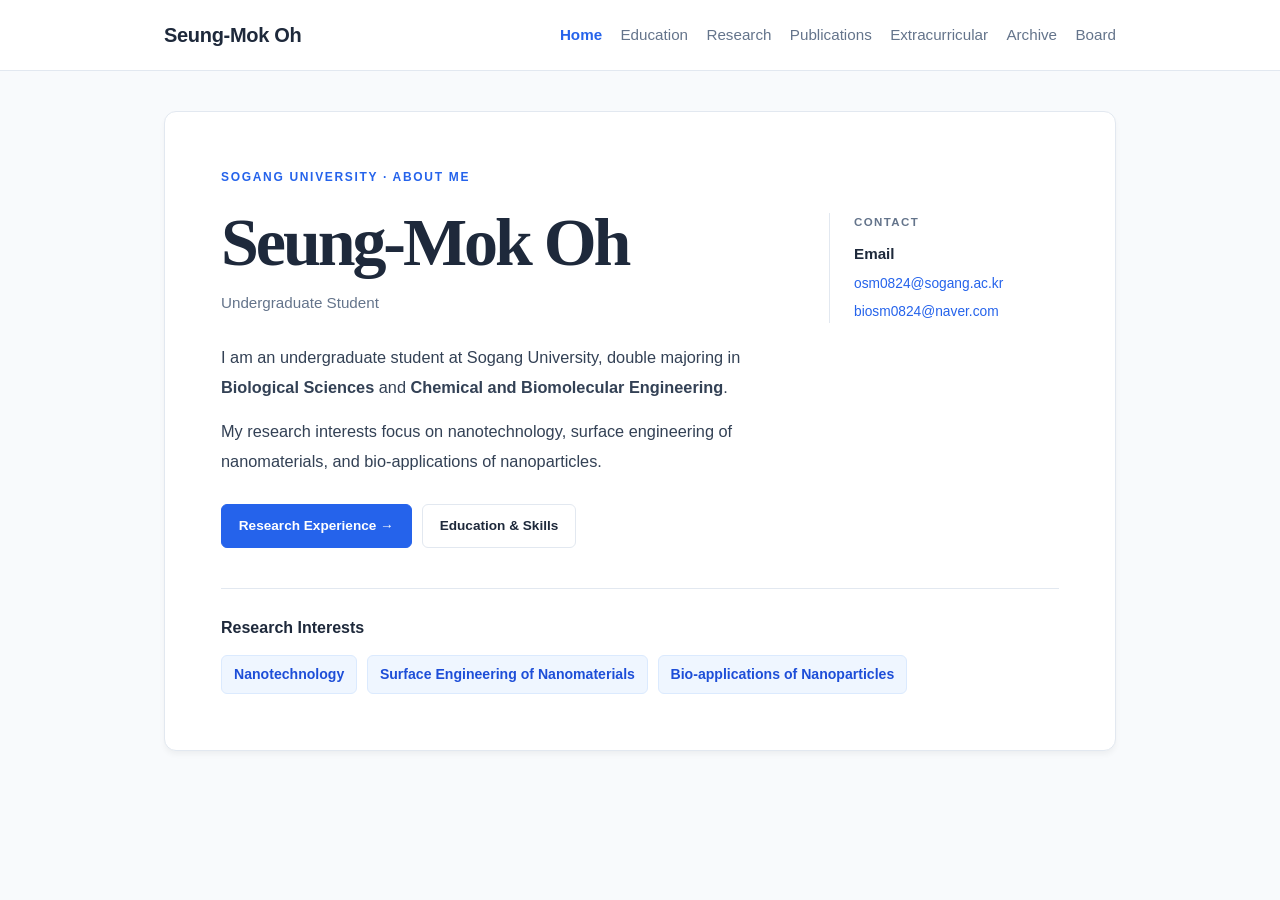
==== commit 18fc83c4: "index.html" ====
--- a/index.html
+++ b/index.html
@@ -154,7 +154,7 @@
 <header>
 <nav aria-label="Main navigation">
 <a class="logo" href="index.html">Seung-Mok Oh</a>
-<ul class="nav-links"><li><a aria-current="page" class="active" href="index.html">Home</a></li><li><a href="education.html">Education</a></li><li><a href="research.html">Research</a></li><li><a href="publications.html">Publications</a></li><li><a href="extracurricular.html">Extracurricular</a></li><li><a href="studies.html">Studies</a></li><li><a href="board.html">Board</a></li></ul>
+<ul class="nav-links"><li><a aria-current="page" class="active" href="index.html">Home</a></li><li><a href="education.html">Education</a></li><li><a href="research.html">Research</a></li><li><a href="publications.html">Publications</a></li><li><a href="extracurricular.html">Extracurricular</a></li><li><a href="archive.html">Archive</a></li><li><a href="board.html">Board</a></li></ul>
 </nav>
 </header>
 <main class="container">
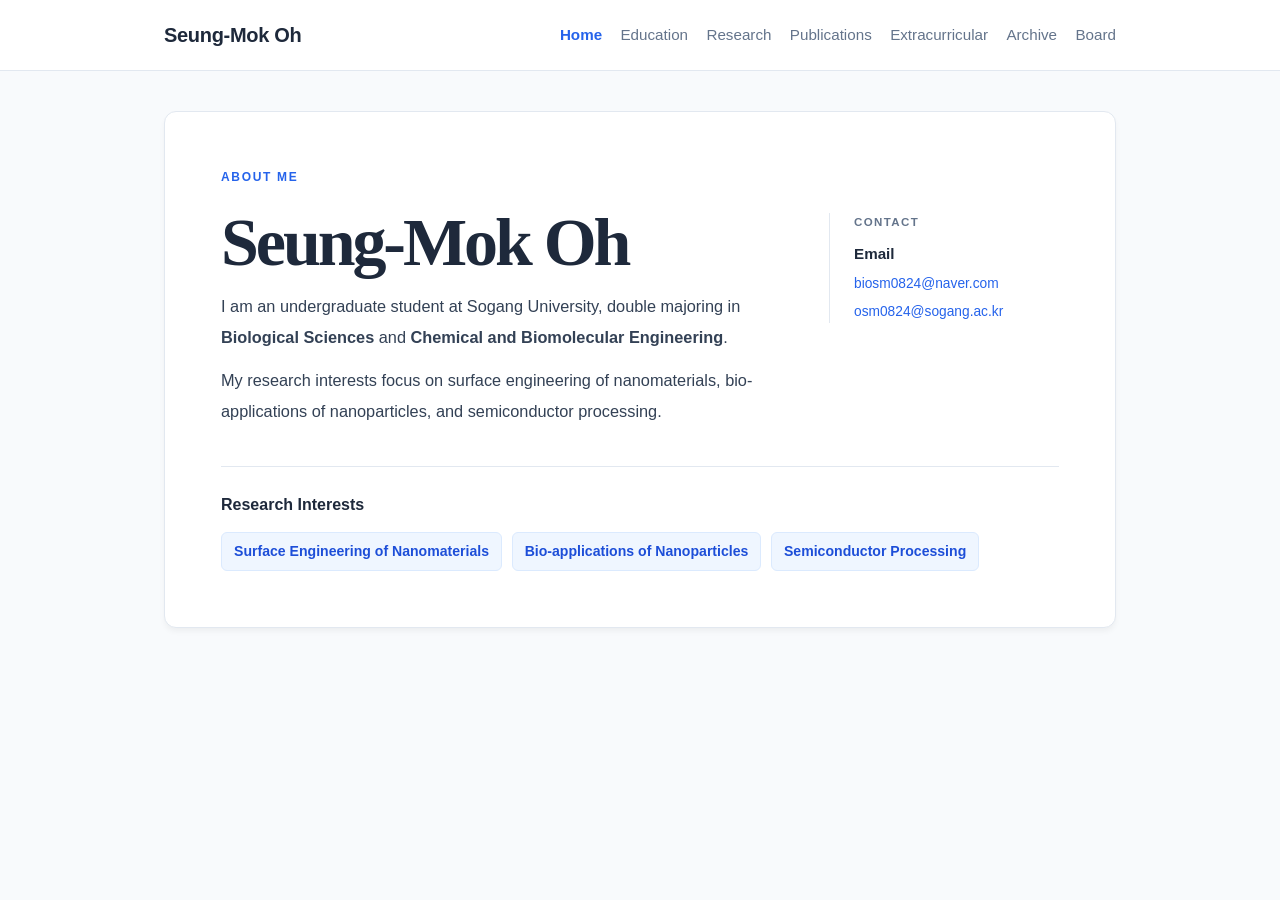
==== commit 0037a221: "index.html" ====
--- a/index.html
+++ b/index.html
@@ -161,28 +161,23 @@
 <section class="home-card" aria-labelledby="home-name">
   <div class="home-intro">
     <div>
-      <p class="eyebrow">Sogang University · About Me</p>
+      <p class="eyebrow">About Me</p>
       <h1 class="home-name" id="home-name">Seung-Mok Oh</h1>
-      <p class="home-role">Undergraduate Student</p>
       <p class="home-bio">I am an undergraduate student at Sogang University, double majoring in <strong>Biological Sciences</strong> and <strong>Chemical and Biomolecular Engineering</strong>.</p>
-      <p class="home-bio">My research interests focus on nanotechnology, surface engineering of nanomaterials, and bio-applications of nanoparticles.</p>
-      <div class="home-links">
-        <a class="home-link primary" href="research.html">Research Experience <span aria-hidden="true">&nbsp;→</span></a>
-        <a class="home-link" href="education.html">Education &amp; Skills</a>
-      </div>
+      <p class="home-bio">My research interests focus on surface engineering of nanomaterials, bio-applications of nanoparticles, and semiconductor processing.</p>
     </div>
     <aside class="home-contact" aria-label="Contact information">
       <p class="contact-label">Contact</p>
       <p class="contact-title">Email</p>
       <div class="contact-links">
+        <a href="mailto:biosm0824@naver.com">biosm0824@naver.com</a>
         <a href="mailto:osm0824@sogang.ac.kr">osm0824@sogang.ac.kr</a>
-        <a href="mailto:biosm0824@naver.com">biosm0824@naver.com</a>
       </div>
     </aside>
   </div>
   <section class="home-interests" aria-labelledby="interests-heading">
     <h2 class="home-section-title" id="interests-heading">Research Interests</h2>
-    <div class="interest-tags"><span class="tag">Nanotechnology</span><span class="tag">Surface Engineering of Nanomaterials</span><span class="tag">Bio-applications of Nanoparticles</span></div>
+    <div class="interest-tags"><span class="tag">Surface Engineering of Nanomaterials</span><span class="tag">Bio-applications of Nanoparticles</span><span class="tag">Semiconductor Processing</span></div>
   </section>
 </section>
 </main>
